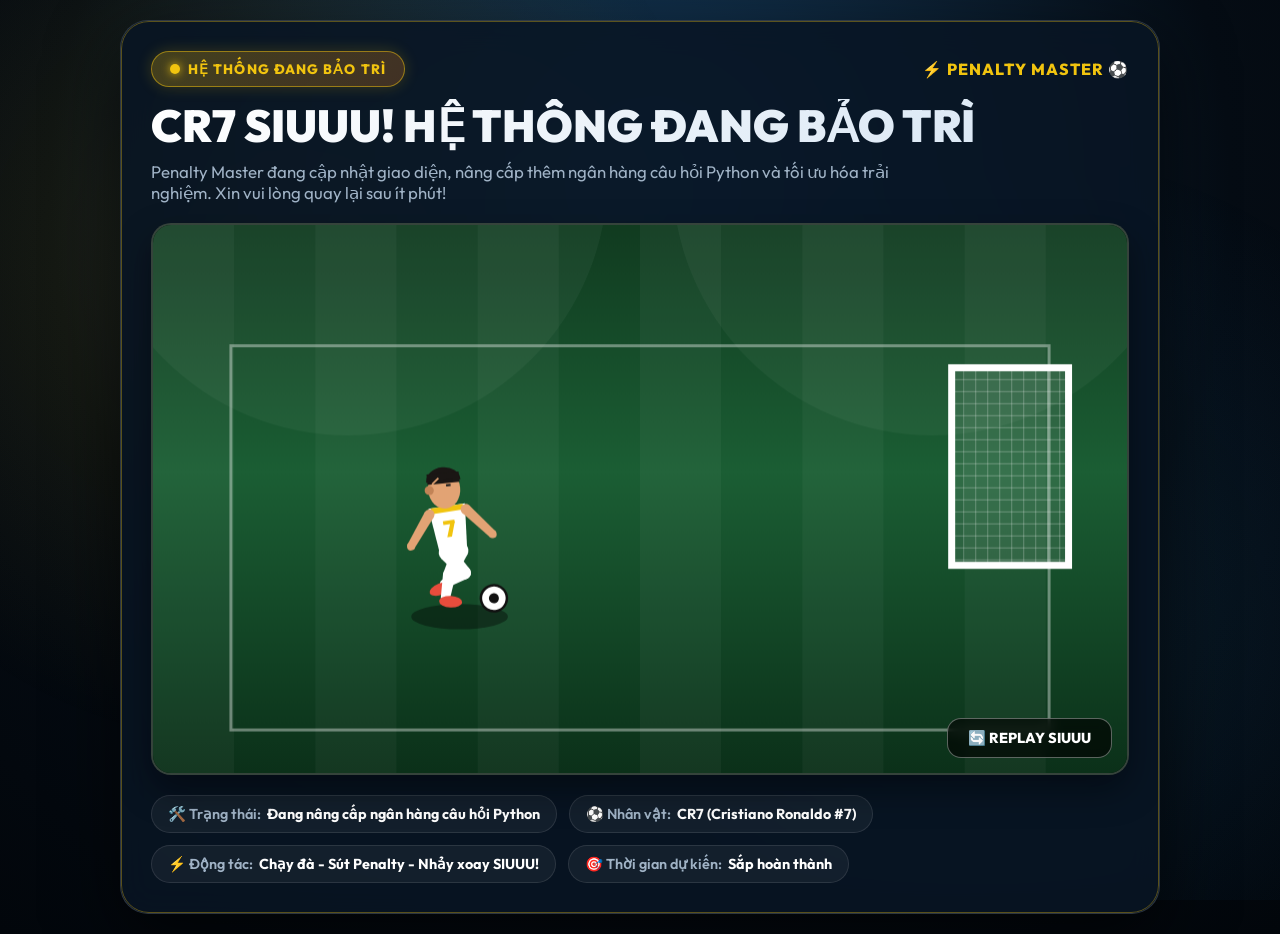
==== maintenance.html @ d50306c7 "update maintainance ui" ====
<!DOCTYPE html>
<html lang="vi">

<head>
  <meta charset="UTF-8" />
  <meta name="viewport" content="width=device-width, initial-scale=1.0" />
  <title>Penalty Master - Bảo Trì Hệ Thống (CR7 SIUUU!)</title>
  <link href="https://fonts.googleapis.com/css2?family=Outfit:wght@400;600;800;900&display=swap" rel="stylesheet">
  <style>
    :root {
      --bg-1: #050c14;
      --bg-2: #0e2438;
      --accent-gold: #f1c40f;
      --accent-red: #e74c3c;
      --accent-blue: #3498db;
      --text: #ffffff;
      --muted: #a0b3c6;
    }

    * {
      box-sizing: border-box;
    }

    body {
      margin: 0;
      font-family: 'Outfit', 'Segoe UI', sans-serif;
      color: var(--text);
      background: radial-gradient(circle at 50% 20%, #153b5c 0%, var(--bg-1) 60%, #02060b 100%);
      min-height: 100vh;
      display: grid;
      place-items: center;
      overflow-x: hidden;
    }

    body::before {
      content: '';
      position: fixed;
      inset: 0;
      background: 
        radial-gradient(circle at 20% 30%, rgba(241, 196, 15, 0.12), transparent 40%),
        radial-gradient(circle at 80% 70%, rgba(52, 152, 219, 0.12), transparent 40%);
      pointer-events: none;
    }

    .maintenance-card {
      width: min(96vw, 1040px);
      background: rgba(8, 21, 36, 0.88);
      border: 1.5px solid rgba(255, 255, 255, 0.15);
      box-shadow: 0 25px 70px rgba(0, 0, 0, 0.65);
      border-radius: 28px;
      padding: 30px;
      backdrop-filter: blur(16px);
      position: relative;
      overflow: hidden;
      margin: 20px 0;
    }

    .maintenance-card::after {
      content: '';
      position: absolute;
      inset: 0;
      border-radius: inherit;
      border: 1.5px solid rgba(241, 196, 15, 0.35);
      pointer-events: none;
    }

    .header-bar {
      display: flex;
      justify-content: space-between;
      align-items: center;
      margin-bottom: 12px;
      flex-wrap: wrap;
      gap: 10px;
    }

    .status-badge {
      display: inline-flex;
      align-items: center;
      gap: 8px;
      background: linear-gradient(135deg, rgba(241, 196, 15, 0.25), rgba(230, 126, 34, 0.25));
      color: var(--accent-gold);
      border: 1px solid rgba(241, 196, 15, 0.5);
      padding: 8px 18px;
      border-radius: 999px;
      font-weight: 800;
      letter-spacing: 0.08em;
      text-transform: uppercase;
      font-size: 0.85rem;
      box-shadow: 0 0 15px rgba(241, 196, 15, 0.2);
    }

    .status-badge .dot {
      width: 10px;
      height: 10px;
      background-color: var(--accent-gold);
      border-radius: 50%;
      box-shadow: 0 0 10px var(--accent-gold);
      animation: pulse 1.2s infinite alternate;
    }

    @keyframes pulse {
      from { opacity: 0.4; transform: scale(0.8); }
      to { opacity: 1; transform: scale(1.2); }
    }

    h1 {
      font-size: clamp(1.8rem, 3.5vw, 2.8rem);
      font-weight: 900;
      margin: 0 0 8px;
      line-height: 1.2;
      background: linear-gradient(135deg, #ffffff 0%, #d5e4f3 100%);
      -webkit-background-clip: text;
      -webkit-text-fill-color: transparent;
    }

    .subtitle {
      color: var(--muted);
      font-size: 1.05rem;
      margin: 0 0 20px;
      max-width: 780px;
    }

    .field-wrap {
      border-radius: 20px;
      overflow: hidden;
      border: 2px solid rgba(255, 255, 255, 0.18);
      background: #091a10;
      box-shadow: inset 0 0 40px rgba(0, 0, 0, 0.6), 0 15px 35px rgba(0, 0, 0, 0.4);
      position: relative;
    }

    canvas {
      display: block;
      width: 100%;
      height: auto;
      aspect-ratio: 16/9;
    }

    .controls-bar {
      position: absolute;
      bottom: 15px;
      right: 15px;
      display: flex;
      gap: 10px;
      z-index: 10;
    }

    .btn-action {
      background: rgba(0, 0, 0, 0.65);
      border: 1px solid rgba(255, 255, 255, 0.35);
      color: #fff;
      padding: 10px 20px;
      border-radius: 14px;
      font-family: inherit;
      font-weight: 800;
      font-size: 0.9rem;
      cursor: pointer;
      backdrop-filter: blur(6px);
      transition: all 0.2s ease;
      display: flex;
      align-items: center;
      gap: 8px;
    }

    .btn-action:hover {
      background: var(--accent-gold);
      color: #000;
      border-color: var(--accent-gold);
      transform: translateY(-2px);
      box-shadow: 0 5px 15px rgba(241, 196, 15, 0.4);
    }

    .info-row {
      display: flex;
      flex-wrap: wrap;
      gap: 12px;
      margin-top: 20px;
    }

    .pill {
      padding: 9px 16px;
      border-radius: 999px;
      background: rgba(255, 255, 255, 0.05);
      border: 1px solid rgba(255, 255, 255, 0.1);
      color: var(--muted);
      font-size: 0.9rem;
      font-weight: 600;
      display: flex;
      align-items: center;
      gap: 6px;
    }

    .pill strong {
      color: #fff;
    }

    @media (max-width: 700px) {
      .maintenance-card {
        padding: 20px;
      }
      .subtitle {
        font-size: 0.95rem;
      }
    }
  </style>
</head>

<body>
  <div class="maintenance-card">
    <div class="header-bar">
      <div class="status-badge">
        <span class="dot"></span>
        HỆ THỐNG ĐANG BẢO TRÌ
      </div>
      <span style="color: var(--accent-gold); font-weight: 800; letter-spacing: 1px;">⚡ PENALTY MASTER ⚽</span>
    </div>

    <h1>CR7 SIUUU! HỆ THỐNG ĐANG BẢO TRÌ</h1>
    <p class="subtitle">Penalty Master đang cập nhật giao diện, nâng cấp thêm ngân hàng câu hỏi Python và tối ưu hóa trải nghiệm. Xin vui lòng quay lại sau ít phút!</p>

    <div class="field-wrap">
      <canvas id="maintenanceCanvas" width="1200" height="675"></canvas>
      <div class="controls-bar">
        <button class="btn-action" onclick="replayAnimation()">
          🔄 REPLAY SIUUU
        </button>
      </div>
    </div>

    <div class="info-row">
      <div class="pill">🛠️ Trạng thái: <strong>Đang nâng cấp ngân hàng câu hỏi Python</strong></div>
      <div class="pill">⚽ Nhân vật: <strong>CR7 (Cristiano Ronaldo #7)</strong></div>
      <div class="pill">⚡ Động tác: <strong>Chạy đà - Sút Penalty - Nhảy xoay SIUUU!</strong></div>
      <div class="pill">🎯 Thời gian dự kiến: <strong>Sắp hoàn thành</strong></div>
    </div>
  </div>

  <audio id="siuuAudio" src="music/win.mp3"></audio>

  <script>
    const canvas = document.getElementById('maintenanceCanvas');
    const ctx = canvas.getContext('2d');
    const dpr = window.devicePixelRatio || 1;

    let cw = 1200;
    let ch = 675;

    const resize = () => {
      const rect = canvas.getBoundingClientRect();
      canvas.width = rect.width * dpr;
      canvas.height = rect.height * dpr;
      ctx.setTransform(dpr, 0, 0, dpr, 0, 0);
      cw = rect.width;
      ch = rect.height;
    };
    window.addEventListener('resize', resize);
    resize();

    // Sound effect
    const siuuAudio = document.getElementById('siuuAudio');

    // Animation state
    let animTime = 0;
    let lastTimestamp = performance.now();
    let hasPlayedAudio = false;

    // Particles & FX
    let particles = [];
    let shockwaves = [];
    let netBulge = 0;

    function addGoalParticles(x, y) {
      for (let i = 0; i < 45; i++) {
        const angle = Math.random() * Math.PI * 2;
        const speed = 3 + Math.random() * 9;
        particles.push({
          x: x,
          y: y,
          vx: Math.cos(angle) * speed,
          vy: Math.sin(angle) * speed - 2,
          color: Math.random() > 0.4 ? '#f1c40f' : '#ffffff',
          size: 3 + Math.random() * 6,
          alpha: 1,
          life: 1
        });
      }
    }

    function addLandingShockwave(x, y) {
      shockwaves.push({ x: x, y: y, radius: 10, maxRadius: 180, alpha: 1 });
      for (let i = 0; i < 60; i++) {
        const angle = Math.random() * Math.PI * 2;
        const speed = 4 + Math.random() * 12;
        particles.push({
          x: x,
          y: y,
          vx: Math.cos(angle) * speed,
          vy: Math.sin(angle) * speed * 0.4 - 1,
          color: Math.random() > 0.3 ? '#f1c40f' : '#e74c3c',
          size: 4 + Math.random() * 7,
          alpha: 1,
          life: 1
        });
      }
    }

    function replayAnimation() {
      animTime = 0;
      hasPlayedAudio = false;
      particles = [];
      shockwaves = [];
      netBulge = 0;
      if (siuuAudio) {
        siuuAudio.currentTime = 0;
        siuuAudio.play().catch(() => {});
      }
    }

    // DRAW STADIUM & FIELD
    function drawStadium() {
      // Grass gradient background
      const grad = ctx.createLinearGradient(0, 0, 0, ch);
      grad.addColorStop(0, '#113b20');
      grad.addColorStop(0.45, '#1b5e34');
      grad.addColorStop(1, '#0b3019');
      ctx.fillStyle = grad;
      ctx.fillRect(0, 0, cw, ch);

      // Stadium lights background glow
      ctx.save();
      ctx.fillStyle = 'rgba(255, 255, 255, 0.04)';
      ctx.beginPath();
      ctx.arc(cw * 0.2, -50, 260, 0, Math.PI * 2);
      ctx.arc(cw * 0.8, -50, 260, 0, Math.PI * 2);
      ctx.fill();
      ctx.restore();

      // Grass stripes
      const stripeWidth = cw / 12;
      for (let i = 0; i < 12; i++) {
        if (i % 2 === 0) {
          ctx.fillStyle = 'rgba(255, 255, 255, 0.035)';
          ctx.fillRect(i * stripeWidth, 0, stripeWidth, ch);
        }
      }

      // Field Lines
      ctx.save();
      ctx.strokeStyle = 'rgba(255, 255, 255, 0.38)';
      ctx.lineWidth = 3;

      // Penalty box
      ctx.strokeRect(cw * 0.08, ch * 0.22, cw * 0.84, ch * 0.7);

      // Goal post on the right
      const goalX = cw * 0.82;
      const goalY = ch * 0.26;
      const goalW = cw * 0.12;
      const goalH = ch * 0.36;

      // Net mesh with impact bulge deformation
      ctx.save();
      ctx.fillStyle = 'rgba(255, 255, 255, 0.09)';
      ctx.fillRect(goalX, goalY, goalW, goalH);
      ctx.strokeStyle = 'rgba(255, 255, 255, 0.22)';
      ctx.lineWidth = 1.2;

      for (let gx = goalX; gx <= goalX + goalW; gx += 12) {
        ctx.beginPath();
        const offsetX = (gx > goalX + goalW * 0.4) ? netBulge * 15 : 0;
        ctx.moveTo(gx + offsetX, goalY);
        ctx.lineTo(gx + offsetX, goalY + goalH);
        ctx.stroke();
      }
      for (let gy = goalY; gy <= goalY + goalH; gy += 12) {
        ctx.beginPath();
        ctx.moveTo(goalX, gy);
        ctx.lineTo(goalX + goalW + netBulge * 15, gy);
        ctx.stroke();
      }
      ctx.restore();

      // Goal Frame (Posts & Crossbar)
      ctx.strokeStyle = '#ffffff';
      ctx.lineWidth = 7;
      ctx.strokeRect(goalX, goalY, goalW, goalH);

      // Penalty spot dot
      ctx.fillStyle = '#ffffff';
      ctx.beginPath();
      ctx.arc(cw * 0.35, ch * 0.68, 6, 0, Math.PI * 2);
      ctx.fill();

      ctx.restore();
    }

    // REALISTIC ANATOMICAL HUMANOID CR7 RENDERER
    function drawCR7HumanoidRealistic(x, y, scale, pose, param = 0) {
      ctx.save();
      ctx.translate(x, y);
      ctx.scale(scale, scale);

      // Palette
      const skin = '#e2a374';
      const skinShadow = '#c28356';
      const hair = '#1a1614';
      const kitWhite = '#ffffff';
      const kitGold = '#f1c40f';
      const shortsColor = '#ffffff';
      const socksColor = '#ffffff';
      const bootColor = '#e74c3c'; // Red Nike boots

      // Shadow on ground
      if (pose !== 'jump') {
        ctx.fillStyle = 'rgba(0, 0, 0, 0.38)';
        ctx.beginPath();
        ctx.ellipse(0, 16, 42, 11, 0, 0, Math.PI * 2);
        ctx.fill();
      }

      // HELPER: Draw Limb Bone (Tapered segment with rounded joint)
      function drawBone(x1, y1, x2, y2, w1, w2, color) {
        ctx.save();
        ctx.fillStyle = color;
        ctx.strokeStyle = color;
        ctx.lineWidth = Math.min(w1, w2);
        ctx.lineCap = 'round';

        const angle = Math.atan2(y2 - y1, x2 - x1);
        const perp = angle + Math.PI / 2;

        ctx.beginPath();
        ctx.moveTo(x1 + Math.cos(perp) * (w1 / 2), y1 + Math.sin(perp) * (w1 / 2));
        ctx.lineTo(x2 + Math.cos(perp) * (w2 / 2), y2 + Math.sin(perp) * (w2 / 2));
        ctx.lineTo(x2 - Math.cos(perp) * (w2 / 2), y2 - Math.sin(perp) * (w2 / 2));
        ctx.lineTo(x1 - Math.cos(perp) * (w1 / 2), y1 - Math.sin(perp) * (w1 / 2));
        ctx.closePath();
        ctx.fill();

        ctx.beginPath(); ctx.arc(x1, y1, w1 / 2, 0, Math.PI * 2); ctx.fill();
        ctx.beginPath(); ctx.arc(x2, y2, w2 / 2, 0, Math.PI * 2); ctx.fill();
        ctx.restore();
      }

      // HELPER: Draw CR7 Head
      function drawHead(hx, hy, headAngle = 0, openMouth = false) {
        ctx.save();
        ctx.translate(hx, hy);
        ctx.rotate(headAngle);

        // Head Base / Jawline
        ctx.fillStyle = skin;
        ctx.beginPath();
        ctx.ellipse(0, 0, 14, 17, 0, 0, Math.PI * 2);
        ctx.fill();

        // Ear
        ctx.fillStyle = skinShadow;
        ctx.beginPath(); ctx.arc(-13, 0, 4, 0, Math.PI * 2); ctx.fill();

        // Hair (Signature CR7 Pompadour Fade)
        ctx.fillStyle = hair;
        ctx.beginPath();
        ctx.ellipse(0, -7, 15, 12, 0, Math.PI, Math.PI * 2);
        ctx.fill();
        ctx.fillRect(-14, -14, 28, 9);
        // Razor slash fade detail
        ctx.strokeStyle = '#e2a374';
        ctx.lineWidth = 1.5;
        ctx.beginPath(); ctx.moveTo(-10, -5); ctx.lineTo(-4, -10); ctx.stroke();

        // Eyes & Brows
        ctx.fillStyle = '#222';
        ctx.fillRect(2, -4, 4, 2); // Eye
        ctx.fillStyle = hair;
        ctx.fillRect(0, -8, 8, 2); // Sharp eyebrow

        // Shouting Mouth for SIUUU
        if (openMouth) {
          ctx.fillStyle = '#600';
          ctx.beginPath(); ctx.ellipse(4, 5, 5, 7, 0, 0, Math.PI * 2); ctx.fill();
          ctx.fillStyle = '#fff';
          ctx.fillRect(2, 0, 4, 2); // Teeth
        }

        ctx.restore();
      }

      // --- POSES ---

      if (pose === 'run') {
        // --- REALISTIC RUNNING CYCLING ---
        const t = animTime * 14;
        const stride = Math.sin(t);
        const bob = Math.abs(Math.sin(t * 2)) * 6; // Natural running bounce

        const bodyTilt = -0.15; // Lean forward
        ctx.translate(0, -bob);
        ctx.rotate(bodyTilt);

        // Left Leg (Back stroke)
        const lHipX = -6, lHipY = -35;
        const lKneeX = lHipX + Math.sin(-stride) * 22;
        const lKneeY = lHipY + Math.cos(-stride) * 24;
        const lAnkleX = lKneeX - Math.sin(-stride + 0.6) * 20;
        const lAnkleY = lKneeY + Math.cos(-stride + 0.6) * 20;

        drawBone(lHipX, lHipY, lKneeX, lKneeY, 14, 11, shortsColor);
        drawBone(lKneeX, lKneeY, lAnkleX, lAnkleY, 11, 8, socksColor);
        // Boot
        ctx.fillStyle = bootColor;
        ctx.beginPath(); ctx.ellipse(lAnkleX - 4, lAnkleY + 4, 10, 5, -0.2, 0, Math.PI * 2); ctx.fill();

        // Right Leg (Forward stroke)
        const rHipX = 6, rHipY = -35;
        const rKneeX = rHipX + Math.sin(stride) * 22;
        const rKneeY = rHipY + Math.cos(stride) * 24;
        const rAnkleX = rKneeX + Math.sin(stride + 0.3) * 20;
        const rAnkleY = rKneeY + Math.cos(stride + 0.3) * 20;

        drawBone(rHipX, rHipY, rKneeX, rKneeY, 14, 11, shortsColor);
        drawBone(rKneeX, rKneeY, rAnkleX, rAnkleY, 11, 8, socksColor);
        // Boot
        ctx.fillStyle = bootColor;
        ctx.beginPath(); ctx.ellipse(rAnkleX + 4, rAnkleY + 4, 10, 5, 0.2, 0, Math.PI * 2); ctx.fill();

        // Torso / Jersey
        ctx.fillStyle = kitWhite;
        ctx.beginPath();
        ctx.moveTo(-16, -75); ctx.lineTo(16, -75);
        ctx.lineTo(12, -35); ctx.lineTo(-12, -35);
        ctx.closePath(); ctx.fill();

        // Gold collar & #7
        ctx.fillStyle = kitGold;
        ctx.fillRect(-14, -75, 28, 5);
        ctx.font = '900 20px Outfit, sans-serif';
        ctx.textAlign = 'center';
        ctx.fillText('7', 0, -48);

        // Arms (Counter-swinging)
        const armSwing = Math.sin(t);
        // Left Arm (Swinging forward)
        drawBone(-16, -70, -26 + armSwing * 16, -45, 9, 7, skin);
        // Right Arm (Swinging back)
        drawBone(16, -70, 26 - armSwing * 16, -45, 9, 7, skin);

        // Head
        drawHead(0, -90, 0.05);

      } else if (pose === 'kick') {
        // --- POWERFUL PENALTY KICK FOLLOW THROUGH ---
        const kickProg = Math.min(1, param);
        const bodyTilt = 0.2; // Tilt back on powerful kick
        ctx.rotate(bodyTilt);

        // Left Leg (Plant leg - firm on ground)
        const lHipX = -8, lHipY = -35;
        const lKneeX = -18, lKneeY = -10;
        const lAnkleX = -20, lAnkleY = 15;
        drawBone(lHipX, lHipY, lKneeX, lKneeY, 14, 11, shortsColor);
        drawBone(lKneeX, lKneeY, lAnkleX, lAnkleY, 11, 8, socksColor);
        ctx.fillStyle = bootColor;
        ctx.beginPath(); ctx.ellipse(lAnkleX - 4, lAnkleY + 4, 11, 6, -0.3, 0, Math.PI * 2); ctx.fill();

        // Right Leg (Whipping Kicking Leg follow through high up)
        const rHipX = 6, rHipY = -35;
        const kickAngle = -0.4 - kickProg * 1.2; // High sweeping kick arc
        const rKneeX = rHipX + Math.cos(kickAngle) * 28;
        const rKneeY = rHipY + Math.sin(kickAngle) * 28;
        const rAnkleX = rKneeX + Math.cos(kickAngle + 0.3) * 26;
        const rAnkleY = rKneeY + Math.sin(kickAngle + 0.3) * 26;

        drawBone(rHipX, rHipY, rKneeX, rKneeY, 14, 11, shortsColor);
        drawBone(rKneeX, rKneeY, rAnkleX, rAnkleY, 11, 8, socksColor);
        ctx.fillStyle = bootColor;
        ctx.beginPath(); ctx.ellipse(rAnkleX + 6, rAnkleY, 12, 6, kickAngle, 0, Math.PI * 2); ctx.fill();

        // Torso / Jersey
        ctx.fillStyle = kitWhite;
        ctx.beginPath();
        ctx.moveTo(-16, -75); ctx.lineTo(16, -75);
        ctx.lineTo(12, -35); ctx.lineTo(-12, -35);
        ctx.closePath(); ctx.fill();

        ctx.fillStyle = kitGold;
        ctx.font = '900 20px Outfit, sans-serif';
        ctx.textAlign = 'center';
        ctx.fillText('7', 0, -48);

        // Arms extended wide for counterbalance
        drawBone(-16, -70, -42, -60, 9, 7, skin);
        drawBone(16, -70, 42, -50, 9, 7, skin);

        // Head looking at target
        drawHead(4, -90, -0.15);

      } else if (pose === 'jump') {
        // --- HIGH JUMP & MID-AIR SPIN ---
        const spinAngle = param;
        const scaleX = Math.cos(spinAngle); // 3D spin effect!

        ctx.scale(scaleX, 1);

        // Legs tucked in air
        drawBone(-10, -35, -15, -10, 13, 10, shortsColor);
        drawBone(-15, -10, -18, 12, 10, 8, socksColor);
        ctx.fillStyle = bootColor;
        ctx.beginPath(); ctx.ellipse(-18, 16, 9, 5, 0, 0, Math.PI * 2); ctx.fill();

        drawBone(10, -35, 15, -10, 13, 10, shortsColor);
        drawBone(15, -10, 18, 12, 10, 8, socksColor);
        ctx.fillStyle = bootColor;
        ctx.beginPath(); ctx.ellipse(18, 16, 9, 5, 0, 0, Math.PI * 2); ctx.fill();

        // Torso
        ctx.fillStyle = kitWhite;
        ctx.fillRect(-16, -75, 32, 42);
        ctx.fillStyle = kitGold;
        ctx.font = '900 20px Outfit, sans-serif';
        ctx.textAlign = 'center';
        ctx.fillText('7', 0, -50);

        // Arms raised overhead ready to swing down
        drawBone(-16, -70, -28, -105, 9, 7, skin);
        drawBone(16, -70, 28, -105, 9, 7, skin);

        // Head
        drawHead(0, -92, 0);

      } else if (pose === 'siuu') {
        // --- THE ICONIC SIUUU LANDING STANCE ---
        // Stance wide, knees bent low into power pose
        const lHipX = -10, lHipY = -35;
        const lKneeX = -28, lKneeY = -12;
        const lAnkleX = -32, lAnkleY = 16;

        drawBone(lHipX, lHipY, lKneeX, lKneeY, 15, 12, shortsColor);
        drawBone(lKneeX, lKneeY, lAnkleX, lAnkleY, 12, 9, socksColor);
        ctx.fillStyle = bootColor;
        ctx.beginPath(); ctx.ellipse(lAnkleX - 6, lAnkleY + 3, 14, 7, -0.2, 0, Math.PI * 2); ctx.fill();

        const rHipX = 10, rHipY = -35;
        const rKneeX = 28, rKneeY = -12;
        const rAnkleX = 32, rAnkleY = 16;

        drawBone(rHipX, rHipY, rKneeX, rKneeY, 15, 12, shortsColor);
        drawBone(rKneeX, rKneeY, rAnkleX, rAnkleY, 12, 9, socksColor);
        ctx.fillStyle = bootColor;
        ctx.beginPath(); ctx.ellipse(rAnkleX + 6, rAnkleY + 3, 14, 7, 0.2, 0, Math.PI * 2); ctx.fill();

        // Shorts
        ctx.fillStyle = shortsColor;
        ctx.fillRect(-22, -42, 44, 20);

        // Torso (Arched chest, powerful muscles, gold #7)
        ctx.fillStyle = kitWhite;
        ctx.beginPath();
        ctx.moveTo(-18, -82); ctx.lineTo(18, -82);
        ctx.lineTo(14, -38); ctx.lineTo(-14, -38);
        ctx.closePath(); ctx.fill();

        ctx.fillStyle = kitGold;
        ctx.font = '900 22px Outfit, sans-serif';
        ctx.textAlign = 'center';
        ctx.fillText('7', 0, -52);

        // Arms thrown wide backwards & downwards (Signature SIUUU pose!)
        drawBone(-16, -76, -50, -32, 10, 8, skin);
        drawBone(16, -76, 50, -32, 10, 8, skin);

        // Clenched fists
        ctx.fillStyle = skin;
        ctx.beginPath(); ctx.arc(-52, -30, 6, 0, Math.PI * 2); ctx.fill();
        ctx.beginPath(); ctx.arc(52, -30, 6, 0, Math.PI * 2); ctx.fill();

        // Head thrown back shouting SIUUU!
        drawHead(0, -98, -0.12, true);
      }

      ctx.restore();
    }

    // MAIN ANIMATION LOOP
    function animate(now) {
      const delta = (now - lastTimestamp) / 1000;
      lastTimestamp = now;

      animTime += delta;
      const cycle = animTime % 9; // 9-second loop cycle

      drawStadium();

      // Update & Draw Shockwaves
      for (let i = shockwaves.length - 1; i >= 0; i--) {
        const sw = shockwaves[i];
        sw.radius += delta * 340;
        sw.alpha -= delta * 1.4;
        if (sw.alpha <= 0) {
          shockwaves.splice(i, 1);
          continue;
        }
        ctx.save();
        ctx.strokeStyle = `rgba(241, 196, 15, ${sw.alpha})`;
        ctx.lineWidth = 6;
        ctx.beginPath();
        ctx.ellipse(sw.x, sw.y, sw.radius, sw.radius * 0.35, 0, 0, Math.PI * 2);
        ctx.stroke();
        ctx.restore();
      }

      // Update & Draw Particles
      for (let i = particles.length - 1; i >= 0; i--) {
        const p = particles[i];
        p.x += p.vx;
        p.y += p.vy;
        p.vy += 0.22; // Gravity
        p.alpha -= delta * 1.1;
        if (p.alpha <= 0) {
          particles.splice(i, 1);
          continue;
        }
        ctx.save();
        ctx.globalAlpha = Math.max(0, p.alpha);
        ctx.fillStyle = p.color;
        ctx.beginPath();
        ctx.arc(p.x, p.y, p.size, 0, Math.PI * 2);
        ctx.fill();
        ctx.restore();
      }

      // Net Bulge recovery
      if (netBulge > 0) {
        netBulge = Math.max(0, netBulge - delta * 2);
      }

      // --- ANIMATION TIMELINE STAGES ---

      if (cycle < 2.2) {
        // STAGE 1: RUN UP & POWERFUL PENALTY KICK
        const progress = cycle / 2.2;
        const cr7X = cw * 0.14 + progress * (cw * 0.22);
        const cr7Y = ch * 0.68;

        let ballX = cw * 0.35;
        let ballY = ch * 0.68;
        let ballRot = cycle * 12;

        if (progress < 0.82) {
          drawCR7HumanoidRealistic(cr7X, cr7Y, 1.15, 'run');
        } else {
          // Kick phase
          const kickProg = (progress - 0.82) / 0.18;
          drawCR7HumanoidRealistic(cr7X + 12, cr7Y, 1.15, 'kick', kickProg);

          // Ball rocket shot towards goal top corner!
          const ballFlyProg = kickProg;
          ballX = cw * 0.35 + ballFlyProg * (cw * 0.49);
          ballY = ch * 0.68 - ballFlyProg * (ch * 0.35);
          ballRot = cycle * 35;

          if (ballFlyProg >= 0.9 && particles.length === 0) {
            netBulge = 1;
            addGoalParticles(cw * 0.84, ch * 0.33);
          }
        }

        // Draw Ball & Speed Motion Trail
        ctx.save();
        if (progress >= 0.82) {
          ctx.strokeStyle = 'rgba(255, 255, 255, 0.4)';
          ctx.lineWidth = 14;
          ctx.lineCap = 'round';
          ctx.beginPath();
          ctx.moveTo(cw * 0.35, ch * 0.68);
          ctx.lineTo(ballX, ballY);
          ctx.stroke();
        }

        ctx.translate(ballX, ballY);
        ctx.rotate(ballRot);
        ctx.fillStyle = '#ffffff';
        ctx.beginPath(); ctx.arc(0, 0, 13, 0, Math.PI * 2); ctx.fill();
        ctx.strokeStyle = '#111111'; ctx.lineWidth = 2.5; ctx.stroke();
        // Ball Pentagon Pattern
        ctx.fillStyle = '#111111';
        ctx.beginPath(); ctx.arc(0, 0, 5, 0, Math.PI * 2); ctx.fill();
        ctx.restore();

      } else if (cycle < 4.0) {
        // STAGE 2: RUN TO CENTER & JUMP 360 SPIN
        const stageProgress = (cycle - 2.2) / 1.8;
        const cr7X = cw * 0.36 + stageProgress * (cw * 0.14);

        if (stageProgress < 0.28) {
          drawCR7HumanoidRealistic(cr7X, ch * 0.68, 1.22, 'run');
        } else {
          const jumpProg = (stageProgress - 0.28) / 0.72;
          const jumpY = ch * 0.68 - Math.sin(jumpProg * Math.PI) * 170;
          const spinAngle = jumpProg * Math.PI * 2; // Full 360 mid-air spin!

          drawCR7HumanoidRealistic(cr7X, jumpY, 1.28, 'jump', spinAngle);

          // Landing moment shockwave & audio
          if (jumpProg >= 0.94 && shockwaves.length === 0) {
            addLandingShockwave(cw * 0.5, ch * 0.68);
            if (!hasPlayedAudio) {
              hasPlayedAudio = true;
              if (siuuAudio) {
                siuuAudio.currentTime = 0;
                siuuAudio.play().catch(() => {});
              }
            }
          }
        }

      } else {
        // STAGE 3: ICONIC SIUUU STANCE & REVEAL "BẢO TRÌ" BANNER
        const cr7X = cw * 0.5;
        const cr7Y = ch * 0.68;

        if (shockwaves.length === 0 && cycle < 4.4) {
          addLandingShockwave(cr7X, cr7Y);
        }

        drawCR7HumanoidRealistic(cr7X, cr7Y, 1.35, 'siuu');

        // GOLDEN "SIUUU!" BURST TEXT ABOVE CR7
        ctx.save();
        ctx.textAlign = 'center';
        ctx.font = '900 68px Outfit, sans-serif';

        ctx.shadowColor = '#f1c40f';
        ctx.shadowBlur = 30;
        ctx.fillStyle = '#ffffff';
        ctx.strokeStyle = '#f1c40f';
        ctx.lineWidth = 4;
        ctx.strokeText('SIUUU! ⚽', cr7X, ch * 0.3);
        ctx.fillText('SIUUU! ⚽', cr7X, ch * 0.3);
        ctx.restore();

        // BANNER "BẢO TRÌ HỆ THỐNG" SIGN
        const bannerProg = Math.min(1, (cycle - 4.0) / 0.7);
        const bannerY = -120 + bannerProg * (ch * 0.17 + 120);

        ctx.save();
        ctx.translate(cw * 0.5, bannerY);

        ctx.fillStyle = 'rgba(7, 19, 31, 0.94)';
        ctx.strokeStyle = '#f1c40f';
        ctx.lineWidth = 4.5;
        ctx.shadowColor = 'rgba(241, 196, 15, 0.55)';
        ctx.shadowBlur = 35;

        ctx.beginPath();
        ctx.roundRect(-250, -45, 500, 90, 22);
        ctx.fill();
        ctx.stroke();

        ctx.shadowBlur = 0;
        ctx.fillStyle = '#e74c3c';
        ctx.font = '900 38px Outfit, sans-serif';
        ctx.textAlign = 'center';
        ctx.fillText('🛠️ BẢO TRÌ HỆ THỐNG', 0, 0);

        ctx.fillStyle = '#f1c40f';
        ctx.font = '700 16px Outfit, sans-serif';
        ctx.fillText('PENALTY MASTER SẮP QUAY TRỞ LẠI!', 0, 26);

        ctx.restore();
      }

      requestAnimationFrame(animate);
    }

    requestAnimationFrame(animate);
  </script>
</body>

</html>
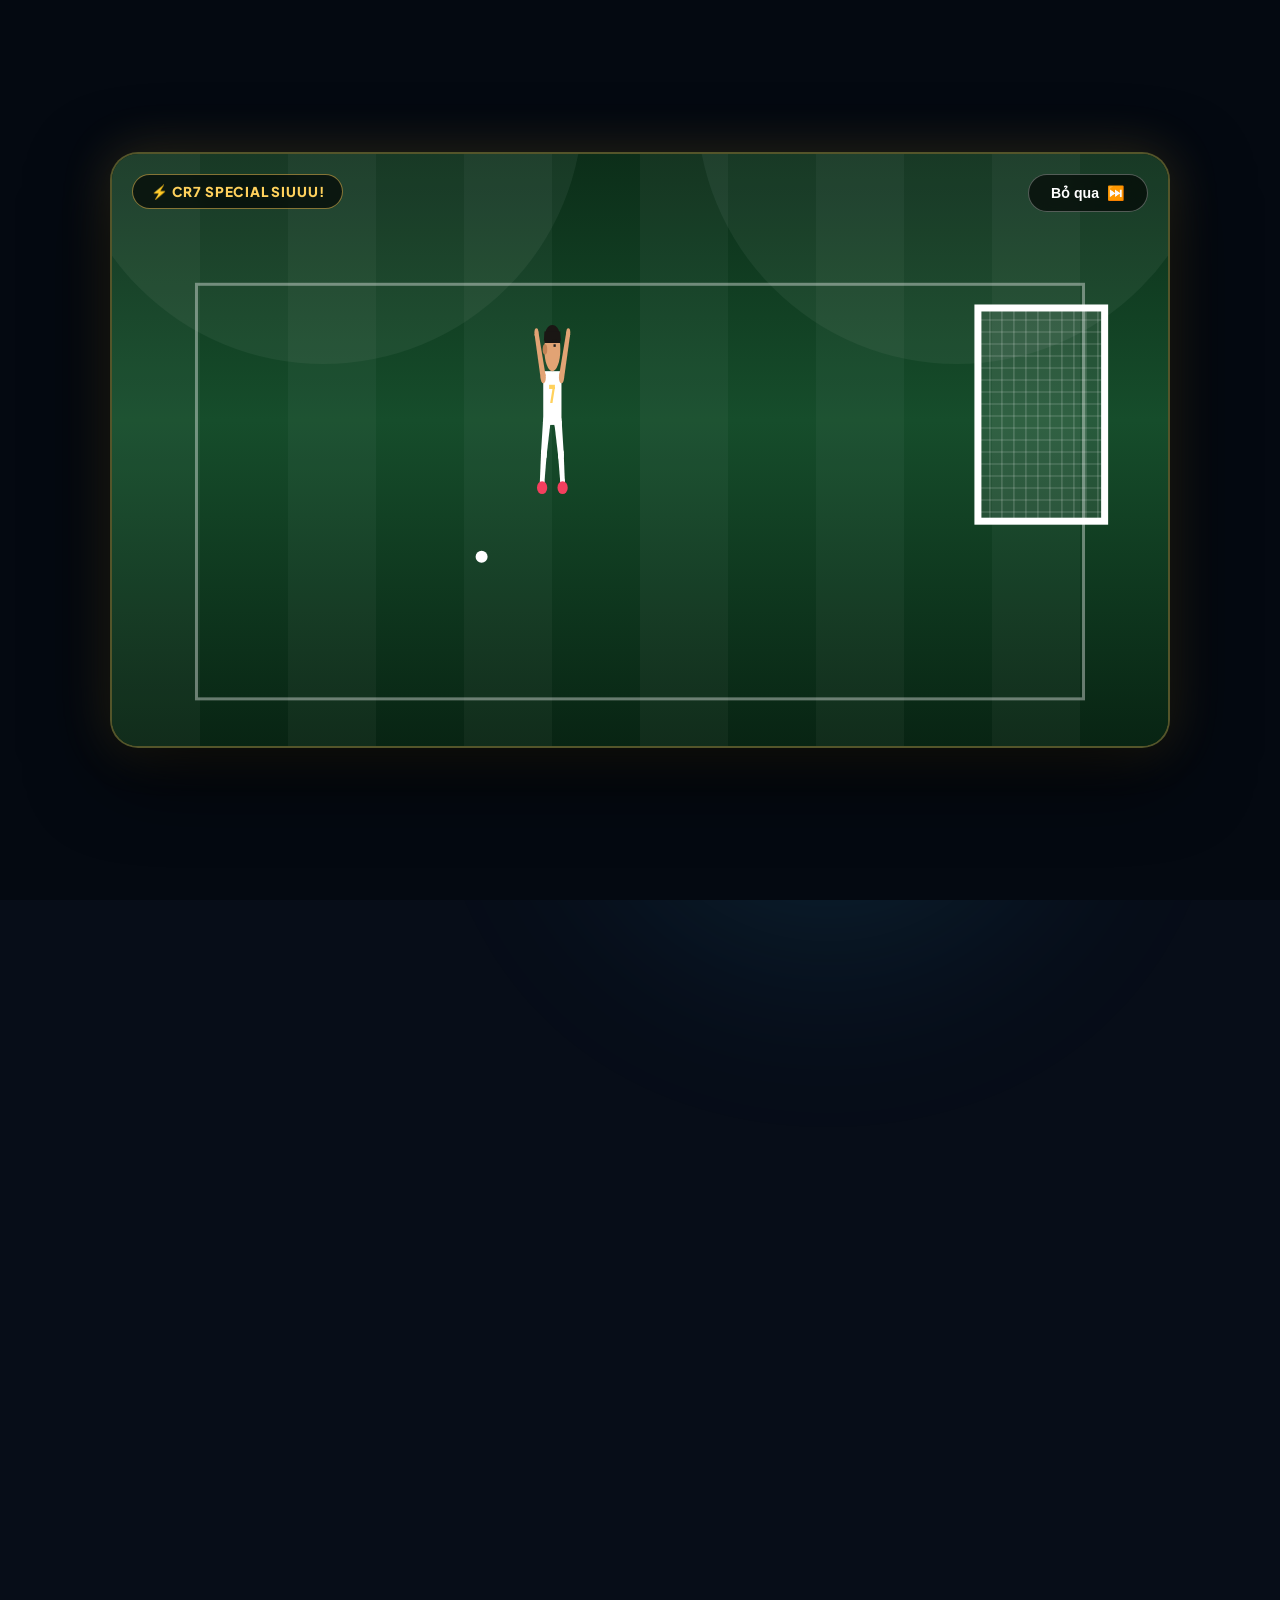
==== commit 86b9e3e8: "closed display. cnet 20th september" ====
--- a/maintenance.html
+++ b/maintenance.html
@@ -1,880 +1,14 @@
 <!DOCTYPE html>
 <html lang="vi">
-
 <head>
   <meta charset="UTF-8" />
-  <meta name="viewport" content="width=device-width, initial-scale=1.0" />
-  <title>Penalty Master - Bảo Trì Hệ Thống (CR7 SIUUU!)</title>
-  <link href="https://fonts.googleapis.com/css2?family=Outfit:wght@400;600;800;900&display=swap" rel="stylesheet">
-  <style>
-    :root {
-      --bg-1: #050c14;
-      --bg-2: #0e2438;
-      --accent-gold: #f1c40f;
-      --accent-red: #e74c3c;
-      --accent-blue: #3498db;
-      --text: #ffffff;
-      --muted: #a0b3c6;
-    }
-
-    * {
-      box-sizing: border-box;
-    }
-
-    body {
-      margin: 0;
-      font-family: 'Outfit', 'Segoe UI', sans-serif;
-      color: var(--text);
-      background: radial-gradient(circle at 50% 20%, #153b5c 0%, var(--bg-1) 60%, #02060b 100%);
-      min-height: 100vh;
-      display: grid;
-      place-items: center;
-      overflow-x: hidden;
-    }
-
-    body::before {
-      content: '';
-      position: fixed;
-      inset: 0;
-      background: 
-        radial-gradient(circle at 20% 30%, rgba(241, 196, 15, 0.12), transparent 40%),
-        radial-gradient(circle at 80% 70%, rgba(52, 152, 219, 0.12), transparent 40%);
-      pointer-events: none;
-    }
-
-    .maintenance-card {
-      width: min(96vw, 1040px);
-      background: rgba(8, 21, 36, 0.88);
-      border: 1.5px solid rgba(255, 255, 255, 0.15);
-      box-shadow: 0 25px 70px rgba(0, 0, 0, 0.65);
-      border-radius: 28px;
-      padding: 30px;
-      backdrop-filter: blur(16px);
-      position: relative;
-      overflow: hidden;
-      margin: 20px 0;
-    }
-
-    .maintenance-card::after {
-      content: '';
-      position: absolute;
-      inset: 0;
-      border-radius: inherit;
-      border: 1.5px solid rgba(241, 196, 15, 0.35);
-      pointer-events: none;
-    }
-
-    .header-bar {
-      display: flex;
-      justify-content: space-between;
-      align-items: center;
-      margin-bottom: 12px;
-      flex-wrap: wrap;
-      gap: 10px;
-    }
-
-    .status-badge {
-      display: inline-flex;
-      align-items: center;
-      gap: 8px;
-      background: linear-gradient(135deg, rgba(241, 196, 15, 0.25), rgba(230, 126, 34, 0.25));
-      color: var(--accent-gold);
-      border: 1px solid rgba(241, 196, 15, 0.5);
-      padding: 8px 18px;
-      border-radius: 999px;
-      font-weight: 800;
-      letter-spacing: 0.08em;
-      text-transform: uppercase;
-      font-size: 0.85rem;
-      box-shadow: 0 0 15px rgba(241, 196, 15, 0.2);
-    }
-
-    .status-badge .dot {
-      width: 10px;
-      height: 10px;
-      background-color: var(--accent-gold);
-      border-radius: 50%;
-      box-shadow: 0 0 10px var(--accent-gold);
-      animation: pulse 1.2s infinite alternate;
-    }
-
-    @keyframes pulse {
-      from { opacity: 0.4; transform: scale(0.8); }
-      to { opacity: 1; transform: scale(1.2); }
-    }
-
-    h1 {
-      font-size: clamp(1.8rem, 3.5vw, 2.8rem);
-      font-weight: 900;
-      margin: 0 0 8px;
-      line-height: 1.2;
-      background: linear-gradient(135deg, #ffffff 0%, #d5e4f3 100%);
-      -webkit-background-clip: text;
-      -webkit-text-fill-color: transparent;
-    }
-
-    .subtitle {
-      color: var(--muted);
-      font-size: 1.05rem;
-      margin: 0 0 20px;
-      max-width: 780px;
-    }
-
-    .field-wrap {
-      border-radius: 20px;
-      overflow: hidden;
-      border: 2px solid rgba(255, 255, 255, 0.18);
-      background: #091a10;
-      box-shadow: inset 0 0 40px rgba(0, 0, 0, 0.6), 0 15px 35px rgba(0, 0, 0, 0.4);
-      position: relative;
-    }
-
-    canvas {
-      display: block;
-      width: 100%;
-      height: auto;
-      aspect-ratio: 16/9;
-    }
-
-    .controls-bar {
-      position: absolute;
-      bottom: 15px;
-      right: 15px;
-      display: flex;
-      gap: 10px;
-      z-index: 10;
-    }
-
-    .btn-action {
-      background: rgba(0, 0, 0, 0.65);
-      border: 1px solid rgba(255, 255, 255, 0.35);
-      color: #fff;
-      padding: 10px 20px;
-      border-radius: 14px;
-      font-family: inherit;
-      font-weight: 800;
-      font-size: 0.9rem;
-      cursor: pointer;
-      backdrop-filter: blur(6px);
-      transition: all 0.2s ease;
-      display: flex;
-      align-items: center;
-      gap: 8px;
-    }
-
-    .btn-action:hover {
-      background: var(--accent-gold);
-      color: #000;
-      border-color: var(--accent-gold);
-      transform: translateY(-2px);
-      box-shadow: 0 5px 15px rgba(241, 196, 15, 0.4);
-    }
-
-    .info-row {
-      display: flex;
-      flex-wrap: wrap;
-      gap: 12px;
-      margin-top: 20px;
-    }
-
-    .pill {
-      padding: 9px 16px;
-      border-radius: 999px;
-      background: rgba(255, 255, 255, 0.05);
-      border: 1px solid rgba(255, 255, 255, 0.1);
-      color: var(--muted);
-      font-size: 0.9rem;
-      font-weight: 600;
-      display: flex;
-      align-items: center;
-      gap: 6px;
-    }
-
-    .pill strong {
-      color: #fff;
-    }
-
-    @media (max-width: 700px) {
-      .maintenance-card {
-        padding: 20px;
-      }
-      .subtitle {
-        font-size: 0.95rem;
-      }
-    }
-  </style>
+  <meta http-equiv="refresh" content="0; url=index.html" />
+  <title>Game Đã Chính Thức Đóng Cửa</title>
+  <script>
+    window.location.replace('index.html');
+  </script>
 </head>
-
-<body>
-  <div class="maintenance-card">
-    <div class="header-bar">
-      <div class="status-badge">
-        <span class="dot"></span>
-        HỆ THỐNG ĐANG BẢO TRÌ
-      </div>
-      <span style="color: var(--accent-gold); font-weight: 800; letter-spacing: 1px;">⚡ PENALTY MASTER ⚽</span>
-    </div>
-
-    <h1>CR7 SIUUU! HỆ THỐNG ĐANG BẢO TRÌ</h1>
-    <p class="subtitle">Penalty Master đang cập nhật giao diện, nâng cấp thêm ngân hàng câu hỏi Python và tối ưu hóa trải nghiệm. Xin vui lòng quay lại sau ít phút!</p>
-
-    <div class="field-wrap">
-      <canvas id="maintenanceCanvas" width="1200" height="675"></canvas>
-      <div class="controls-bar">
-        <button class="btn-action" onclick="replayAnimation()">
-          🔄 REPLAY SIUUU
-        </button>
-      </div>
-    </div>
-
-    <div class="info-row">
-      <div class="pill">🛠️ Trạng thái: <strong>Đang nâng cấp ngân hàng câu hỏi Python</strong></div>
-      <div class="pill">⚽ Nhân vật: <strong>CR7 (Cristiano Ronaldo #7)</strong></div>
-      <div class="pill">⚡ Động tác: <strong>Chạy đà - Sút Penalty - Nhảy xoay SIUUU!</strong></div>
-      <div class="pill">🎯 Thời gian dự kiến: <strong>Sắp hoàn thành</strong></div>
-    </div>
-  </div>
-
-  <audio id="siuuAudio" src="music/win.mp3"></audio>
-
-  <script>
-    const canvas = document.getElementById('maintenanceCanvas');
-    const ctx = canvas.getContext('2d');
-    const dpr = window.devicePixelRatio || 1;
-
-    let cw = 1200;
-    let ch = 675;
-
-    const resize = () => {
-      const rect = canvas.getBoundingClientRect();
-      canvas.width = rect.width * dpr;
-      canvas.height = rect.height * dpr;
-      ctx.setTransform(dpr, 0, 0, dpr, 0, 0);
-      cw = rect.width;
-      ch = rect.height;
-    };
-    window.addEventListener('resize', resize);
-    resize();
-
-    // Sound effect
-    const siuuAudio = document.getElementById('siuuAudio');
-
-    // Animation state
-    let animTime = 0;
-    let lastTimestamp = performance.now();
-    let hasPlayedAudio = false;
-
-    // Particles & FX
-    let particles = [];
-    let shockwaves = [];
-    let netBulge = 0;
-
-    function addGoalParticles(x, y) {
-      for (let i = 0; i < 45; i++) {
-        const angle = Math.random() * Math.PI * 2;
-        const speed = 3 + Math.random() * 9;
-        particles.push({
-          x: x,
-          y: y,
-          vx: Math.cos(angle) * speed,
-          vy: Math.sin(angle) * speed - 2,
-          color: Math.random() > 0.4 ? '#f1c40f' : '#ffffff',
-          size: 3 + Math.random() * 6,
-          alpha: 1,
-          life: 1
-        });
-      }
-    }
-
-    function addLandingShockwave(x, y) {
-      shockwaves.push({ x: x, y: y, radius: 10, maxRadius: 180, alpha: 1 });
-      for (let i = 0; i < 60; i++) {
-        const angle = Math.random() * Math.PI * 2;
-        const speed = 4 + Math.random() * 12;
-        particles.push({
-          x: x,
-          y: y,
-          vx: Math.cos(angle) * speed,
-          vy: Math.sin(angle) * speed * 0.4 - 1,
-          color: Math.random() > 0.3 ? '#f1c40f' : '#e74c3c',
-          size: 4 + Math.random() * 7,
-          alpha: 1,
-          life: 1
-        });
-      }
-    }
-
-    function replayAnimation() {
-      animTime = 0;
-      hasPlayedAudio = false;
-      particles = [];
-      shockwaves = [];
-      netBulge = 0;
-      if (siuuAudio) {
-        siuuAudio.currentTime = 0;
-        siuuAudio.play().catch(() => {});
-      }
-    }
-
-    // DRAW STADIUM & FIELD
-    function drawStadium() {
-      // Grass gradient background
-      const grad = ctx.createLinearGradient(0, 0, 0, ch);
-      grad.addColorStop(0, '#113b20');
-      grad.addColorStop(0.45, '#1b5e34');
-      grad.addColorStop(1, '#0b3019');
-      ctx.fillStyle = grad;
-      ctx.fillRect(0, 0, cw, ch);
-
-      // Stadium lights background glow
-      ctx.save();
-      ctx.fillStyle = 'rgba(255, 255, 255, 0.04)';
-      ctx.beginPath();
-      ctx.arc(cw * 0.2, -50, 260, 0, Math.PI * 2);
-      ctx.arc(cw * 0.8, -50, 260, 0, Math.PI * 2);
-      ctx.fill();
-      ctx.restore();
-
-      // Grass stripes
-      const stripeWidth = cw / 12;
-      for (let i = 0; i < 12; i++) {
-        if (i % 2 === 0) {
-          ctx.fillStyle = 'rgba(255, 255, 255, 0.035)';
-          ctx.fillRect(i * stripeWidth, 0, stripeWidth, ch);
-        }
-      }
-
-      // Field Lines
-      ctx.save();
-      ctx.strokeStyle = 'rgba(255, 255, 255, 0.38)';
-      ctx.lineWidth = 3;
-
-      // Penalty box
-      ctx.strokeRect(cw * 0.08, ch * 0.22, cw * 0.84, ch * 0.7);
-
-      // Goal post on the right
-      const goalX = cw * 0.82;
-      const goalY = ch * 0.26;
-      const goalW = cw * 0.12;
-      const goalH = ch * 0.36;
-
-      // Net mesh with impact bulge deformation
-      ctx.save();
-      ctx.fillStyle = 'rgba(255, 255, 255, 0.09)';
-      ctx.fillRect(goalX, goalY, goalW, goalH);
-      ctx.strokeStyle = 'rgba(255, 255, 255, 0.22)';
-      ctx.lineWidth = 1.2;
-
-      for (let gx = goalX; gx <= goalX + goalW; gx += 12) {
-        ctx.beginPath();
-        const offsetX = (gx > goalX + goalW * 0.4) ? netBulge * 15 : 0;
-        ctx.moveTo(gx + offsetX, goalY);
-        ctx.lineTo(gx + offsetX, goalY + goalH);
-        ctx.stroke();
-      }
-      for (let gy = goalY; gy <= goalY + goalH; gy += 12) {
-        ctx.beginPath();
-        ctx.moveTo(goalX, gy);
-        ctx.lineTo(goalX + goalW + netBulge * 15, gy);
-        ctx.stroke();
-      }
-      ctx.restore();
-
-      // Goal Frame (Posts & Crossbar)
-      ctx.strokeStyle = '#ffffff';
-      ctx.lineWidth = 7;
-      ctx.strokeRect(goalX, goalY, goalW, goalH);
-
-      // Penalty spot dot
-      ctx.fillStyle = '#ffffff';
-      ctx.beginPath();
-      ctx.arc(cw * 0.35, ch * 0.68, 6, 0, Math.PI * 2);
-      ctx.fill();
-
-      ctx.restore();
-    }
-
-    // REALISTIC ANATOMICAL HUMANOID CR7 RENDERER
-    function drawCR7HumanoidRealistic(x, y, scale, pose, param = 0) {
-      ctx.save();
-      ctx.translate(x, y);
-      ctx.scale(scale, scale);
-
-      // Palette
-      const skin = '#e2a374';
-      const skinShadow = '#c28356';
-      const hair = '#1a1614';
-      const kitWhite = '#ffffff';
-      const kitGold = '#f1c40f';
-      const shortsColor = '#ffffff';
-      const socksColor = '#ffffff';
-      const bootColor = '#e74c3c'; // Red Nike boots
-
-      // Shadow on ground
-      if (pose !== 'jump') {
-        ctx.fillStyle = 'rgba(0, 0, 0, 0.38)';
-        ctx.beginPath();
-        ctx.ellipse(0, 16, 42, 11, 0, 0, Math.PI * 2);
-        ctx.fill();
-      }
-
-      // HELPER: Draw Limb Bone (Tapered segment with rounded joint)
-      function drawBone(x1, y1, x2, y2, w1, w2, color) {
-        ctx.save();
-        ctx.fillStyle = color;
-        ctx.strokeStyle = color;
-        ctx.lineWidth = Math.min(w1, w2);
-        ctx.lineCap = 'round';
-
-        const angle = Math.atan2(y2 - y1, x2 - x1);
-        const perp = angle + Math.PI / 2;
-
-        ctx.beginPath();
-        ctx.moveTo(x1 + Math.cos(perp) * (w1 / 2), y1 + Math.sin(perp) * (w1 / 2));
-        ctx.lineTo(x2 + Math.cos(perp) * (w2 / 2), y2 + Math.sin(perp) * (w2 / 2));
-        ctx.lineTo(x2 - Math.cos(perp) * (w2 / 2), y2 - Math.sin(perp) * (w2 / 2));
-        ctx.lineTo(x1 - Math.cos(perp) * (w1 / 2), y1 - Math.sin(perp) * (w1 / 2));
-        ctx.closePath();
-        ctx.fill();
-
-        ctx.beginPath(); ctx.arc(x1, y1, w1 / 2, 0, Math.PI * 2); ctx.fill();
-        ctx.beginPath(); ctx.arc(x2, y2, w2 / 2, 0, Math.PI * 2); ctx.fill();
-        ctx.restore();
-      }
-
-      // HELPER: Draw CR7 Head
-      function drawHead(hx, hy, headAngle = 0, openMouth = false) {
-        ctx.save();
-        ctx.translate(hx, hy);
-        ctx.rotate(headAngle);
-
-        // Head Base / Jawline
-        ctx.fillStyle = skin;
-        ctx.beginPath();
-        ctx.ellipse(0, 0, 14, 17, 0, 0, Math.PI * 2);
-        ctx.fill();
-
-        // Ear
-        ctx.fillStyle = skinShadow;
-        ctx.beginPath(); ctx.arc(-13, 0, 4, 0, Math.PI * 2); ctx.fill();
-
-        // Hair (Signature CR7 Pompadour Fade)
-        ctx.fillStyle = hair;
-        ctx.beginPath();
-        ctx.ellipse(0, -7, 15, 12, 0, Math.PI, Math.PI * 2);
-        ctx.fill();
-        ctx.fillRect(-14, -14, 28, 9);
-        // Razor slash fade detail
-        ctx.strokeStyle = '#e2a374';
-        ctx.lineWidth = 1.5;
-        ctx.beginPath(); ctx.moveTo(-10, -5); ctx.lineTo(-4, -10); ctx.stroke();
-
-        // Eyes & Brows
-        ctx.fillStyle = '#222';
-        ctx.fillRect(2, -4, 4, 2); // Eye
-        ctx.fillStyle = hair;
-        ctx.fillRect(0, -8, 8, 2); // Sharp eyebrow
-
-        // Shouting Mouth for SIUUU
-        if (openMouth) {
-          ctx.fillStyle = '#600';
-          ctx.beginPath(); ctx.ellipse(4, 5, 5, 7, 0, 0, Math.PI * 2); ctx.fill();
-          ctx.fillStyle = '#fff';
-          ctx.fillRect(2, 0, 4, 2); // Teeth
-        }
-
-        ctx.restore();
-      }
-
-      // --- POSES ---
-
-      if (pose === 'run') {
-        // --- REALISTIC RUNNING CYCLING ---
-        const t = animTime * 14;
-        const stride = Math.sin(t);
-        const bob = Math.abs(Math.sin(t * 2)) * 6; // Natural running bounce
-
-        const bodyTilt = -0.15; // Lean forward
-        ctx.translate(0, -bob);
-        ctx.rotate(bodyTilt);
-
-        // Left Leg (Back stroke)
-        const lHipX = -6, lHipY = -35;
-        const lKneeX = lHipX + Math.sin(-stride) * 22;
-        const lKneeY = lHipY + Math.cos(-stride) * 24;
-        const lAnkleX = lKneeX - Math.sin(-stride + 0.6) * 20;
-        const lAnkleY = lKneeY + Math.cos(-stride + 0.6) * 20;
-
-        drawBone(lHipX, lHipY, lKneeX, lKneeY, 14, 11, shortsColor);
-        drawBone(lKneeX, lKneeY, lAnkleX, lAnkleY, 11, 8, socksColor);
-        // Boot
-        ctx.fillStyle = bootColor;
-        ctx.beginPath(); ctx.ellipse(lAnkleX - 4, lAnkleY + 4, 10, 5, -0.2, 0, Math.PI * 2); ctx.fill();
-
-        // Right Leg (Forward stroke)
-        const rHipX = 6, rHipY = -35;
-        const rKneeX = rHipX + Math.sin(stride) * 22;
-        const rKneeY = rHipY + Math.cos(stride) * 24;
-        const rAnkleX = rKneeX + Math.sin(stride + 0.3) * 20;
-        const rAnkleY = rKneeY + Math.cos(stride + 0.3) * 20;
-
-        drawBone(rHipX, rHipY, rKneeX, rKneeY, 14, 11, shortsColor);
-        drawBone(rKneeX, rKneeY, rAnkleX, rAnkleY, 11, 8, socksColor);
-        // Boot
-        ctx.fillStyle = bootColor;
-        ctx.beginPath(); ctx.ellipse(rAnkleX + 4, rAnkleY + 4, 10, 5, 0.2, 0, Math.PI * 2); ctx.fill();
-
-        // Torso / Jersey
-        ctx.fillStyle = kitWhite;
-        ctx.beginPath();
-        ctx.moveTo(-16, -75); ctx.lineTo(16, -75);
-        ctx.lineTo(12, -35); ctx.lineTo(-12, -35);
-        ctx.closePath(); ctx.fill();
-
-        // Gold collar & #7
-        ctx.fillStyle = kitGold;
-        ctx.fillRect(-14, -75, 28, 5);
-        ctx.font = '900 20px Outfit, sans-serif';
-        ctx.textAlign = 'center';
-        ctx.fillText('7', 0, -48);
-
-        // Arms (Counter-swinging)
-        const armSwing = Math.sin(t);
-        // Left Arm (Swinging forward)
-        drawBone(-16, -70, -26 + armSwing * 16, -45, 9, 7, skin);
-        // Right Arm (Swinging back)
-        drawBone(16, -70, 26 - armSwing * 16, -45, 9, 7, skin);
-
-        // Head
-        drawHead(0, -90, 0.05);
-
-      } else if (pose === 'kick') {
-        // --- POWERFUL PENALTY KICK FOLLOW THROUGH ---
-        const kickProg = Math.min(1, param);
-        const bodyTilt = 0.2; // Tilt back on powerful kick
-        ctx.rotate(bodyTilt);
-
-        // Left Leg (Plant leg - firm on ground)
-        const lHipX = -8, lHipY = -35;
-        const lKneeX = -18, lKneeY = -10;
-        const lAnkleX = -20, lAnkleY = 15;
-        drawBone(lHipX, lHipY, lKneeX, lKneeY, 14, 11, shortsColor);
-        drawBone(lKneeX, lKneeY, lAnkleX, lAnkleY, 11, 8, socksColor);
-        ctx.fillStyle = bootColor;
-        ctx.beginPath(); ctx.ellipse(lAnkleX - 4, lAnkleY + 4, 11, 6, -0.3, 0, Math.PI * 2); ctx.fill();
-
-        // Right Leg (Whipping Kicking Leg follow through high up)
-        const rHipX = 6, rHipY = -35;
-        const kickAngle = -0.4 - kickProg * 1.2; // High sweeping kick arc
-        const rKneeX = rHipX + Math.cos(kickAngle) * 28;
-        const rKneeY = rHipY + Math.sin(kickAngle) * 28;
-        const rAnkleX = rKneeX + Math.cos(kickAngle + 0.3) * 26;
-        const rAnkleY = rKneeY + Math.sin(kickAngle + 0.3) * 26;
-
-        drawBone(rHipX, rHipY, rKneeX, rKneeY, 14, 11, shortsColor);
-        drawBone(rKneeX, rKneeY, rAnkleX, rAnkleY, 11, 8, socksColor);
-        ctx.fillStyle = bootColor;
-        ctx.beginPath(); ctx.ellipse(rAnkleX + 6, rAnkleY, 12, 6, kickAngle, 0, Math.PI * 2); ctx.fill();
-
-        // Torso / Jersey
-        ctx.fillStyle = kitWhite;
-        ctx.beginPath();
-        ctx.moveTo(-16, -75); ctx.lineTo(16, -75);
-        ctx.lineTo(12, -35); ctx.lineTo(-12, -35);
-        ctx.closePath(); ctx.fill();
-
-        ctx.fillStyle = kitGold;
-        ctx.font = '900 20px Outfit, sans-serif';
-        ctx.textAlign = 'center';
-        ctx.fillText('7', 0, -48);
-
-        // Arms extended wide for counterbalance
-        drawBone(-16, -70, -42, -60, 9, 7, skin);
-        drawBone(16, -70, 42, -50, 9, 7, skin);
-
-        // Head looking at target
-        drawHead(4, -90, -0.15);
-
-      } else if (pose === 'jump') {
-        // --- HIGH JUMP & MID-AIR SPIN ---
-        const spinAngle = param;
-        const scaleX = Math.cos(spinAngle); // 3D spin effect!
-
-        ctx.scale(scaleX, 1);
-
-        // Legs tucked in air
-        drawBone(-10, -35, -15, -10, 13, 10, shortsColor);
-        drawBone(-15, -10, -18, 12, 10, 8, socksColor);
-        ctx.fillStyle = bootColor;
-        ctx.beginPath(); ctx.ellipse(-18, 16, 9, 5, 0, 0, Math.PI * 2); ctx.fill();
-
-        drawBone(10, -35, 15, -10, 13, 10, shortsColor);
-        drawBone(15, -10, 18, 12, 10, 8, socksColor);
-        ctx.fillStyle = bootColor;
-        ctx.beginPath(); ctx.ellipse(18, 16, 9, 5, 0, 0, Math.PI * 2); ctx.fill();
-
-        // Torso
-        ctx.fillStyle = kitWhite;
-        ctx.fillRect(-16, -75, 32, 42);
-        ctx.fillStyle = kitGold;
-        ctx.font = '900 20px Outfit, sans-serif';
-        ctx.textAlign = 'center';
-        ctx.fillText('7', 0, -50);
-
-        // Arms raised overhead ready to swing down
-        drawBone(-16, -70, -28, -105, 9, 7, skin);
-        drawBone(16, -70, 28, -105, 9, 7, skin);
-
-        // Head
-        drawHead(0, -92, 0);
-
-      } else if (pose === 'siuu') {
-        // --- THE ICONIC SIUUU LANDING STANCE ---
-        // Stance wide, knees bent low into power pose
-        const lHipX = -10, lHipY = -35;
-        const lKneeX = -28, lKneeY = -12;
-        const lAnkleX = -32, lAnkleY = 16;
-
-        drawBone(lHipX, lHipY, lKneeX, lKneeY, 15, 12, shortsColor);
-        drawBone(lKneeX, lKneeY, lAnkleX, lAnkleY, 12, 9, socksColor);
-        ctx.fillStyle = bootColor;
-        ctx.beginPath(); ctx.ellipse(lAnkleX - 6, lAnkleY + 3, 14, 7, -0.2, 0, Math.PI * 2); ctx.fill();
-
-        const rHipX = 10, rHipY = -35;
-        const rKneeX = 28, rKneeY = -12;
-        const rAnkleX = 32, rAnkleY = 16;
-
-        drawBone(rHipX, rHipY, rKneeX, rKneeY, 15, 12, shortsColor);
-        drawBone(rKneeX, rKneeY, rAnkleX, rAnkleY, 12, 9, socksColor);
-        ctx.fillStyle = bootColor;
-        ctx.beginPath(); ctx.ellipse(rAnkleX + 6, rAnkleY + 3, 14, 7, 0.2, 0, Math.PI * 2); ctx.fill();
-
-        // Shorts
-        ctx.fillStyle = shortsColor;
-        ctx.fillRect(-22, -42, 44, 20);
-
-        // Torso (Arched chest, powerful muscles, gold #7)
-        ctx.fillStyle = kitWhite;
-        ctx.beginPath();
-        ctx.moveTo(-18, -82); ctx.lineTo(18, -82);
-        ctx.lineTo(14, -38); ctx.lineTo(-14, -38);
-        ctx.closePath(); ctx.fill();
-
-        ctx.fillStyle = kitGold;
-        ctx.font = '900 22px Outfit, sans-serif';
-        ctx.textAlign = 'center';
-        ctx.fillText('7', 0, -52);
-
-        // Arms thrown wide backwards & downwards (Signature SIUUU pose!)
-        drawBone(-16, -76, -50, -32, 10, 8, skin);
-        drawBone(16, -76, 50, -32, 10, 8, skin);
-
-        // Clenched fists
-        ctx.fillStyle = skin;
-        ctx.beginPath(); ctx.arc(-52, -30, 6, 0, Math.PI * 2); ctx.fill();
-        ctx.beginPath(); ctx.arc(52, -30, 6, 0, Math.PI * 2); ctx.fill();
-
-        // Head thrown back shouting SIUUU!
-        drawHead(0, -98, -0.12, true);
-      }
-
-      ctx.restore();
-    }
-
-    // MAIN ANIMATION LOOP
-    function animate(now) {
-      const delta = (now - lastTimestamp) / 1000;
-      lastTimestamp = now;
-
-      animTime += delta;
-      const cycle = animTime % 9; // 9-second loop cycle
-
-      drawStadium();
-
-      // Update & Draw Shockwaves
-      for (let i = shockwaves.length - 1; i >= 0; i--) {
-        const sw = shockwaves[i];
-        sw.radius += delta * 340;
-        sw.alpha -= delta * 1.4;
-        if (sw.alpha <= 0) {
-          shockwaves.splice(i, 1);
-          continue;
-        }
-        ctx.save();
-        ctx.strokeStyle = `rgba(241, 196, 15, ${sw.alpha})`;
-        ctx.lineWidth = 6;
-        ctx.beginPath();
-        ctx.ellipse(sw.x, sw.y, sw.radius, sw.radius * 0.35, 0, 0, Math.PI * 2);
-        ctx.stroke();
-        ctx.restore();
-      }
-
-      // Update & Draw Particles
-      for (let i = particles.length - 1; i >= 0; i--) {
-        const p = particles[i];
-        p.x += p.vx;
-        p.y += p.vy;
-        p.vy += 0.22; // Gravity
-        p.alpha -= delta * 1.1;
-        if (p.alpha <= 0) {
-          particles.splice(i, 1);
-          continue;
-        }
-        ctx.save();
-        ctx.globalAlpha = Math.max(0, p.alpha);
-        ctx.fillStyle = p.color;
-        ctx.beginPath();
-        ctx.arc(p.x, p.y, p.size, 0, Math.PI * 2);
-        ctx.fill();
-        ctx.restore();
-      }
-
-      // Net Bulge recovery
-      if (netBulge > 0) {
-        netBulge = Math.max(0, netBulge - delta * 2);
-      }
-
-      // --- ANIMATION TIMELINE STAGES ---
-
-      if (cycle < 2.2) {
-        // STAGE 1: RUN UP & POWERFUL PENALTY KICK
-        const progress = cycle / 2.2;
-        const cr7X = cw * 0.14 + progress * (cw * 0.22);
-        const cr7Y = ch * 0.68;
-
-        let ballX = cw * 0.35;
-        let ballY = ch * 0.68;
-        let ballRot = cycle * 12;
-
-        if (progress < 0.82) {
-          drawCR7HumanoidRealistic(cr7X, cr7Y, 1.15, 'run');
-        } else {
-          // Kick phase
-          const kickProg = (progress - 0.82) / 0.18;
-          drawCR7HumanoidRealistic(cr7X + 12, cr7Y, 1.15, 'kick', kickProg);
-
-          // Ball rocket shot towards goal top corner!
-          const ballFlyProg = kickProg;
-          ballX = cw * 0.35 + ballFlyProg * (cw * 0.49);
-          ballY = ch * 0.68 - ballFlyProg * (ch * 0.35);
-          ballRot = cycle * 35;
-
-          if (ballFlyProg >= 0.9 && particles.length === 0) {
-            netBulge = 1;
-            addGoalParticles(cw * 0.84, ch * 0.33);
-          }
-        }
-
-        // Draw Ball & Speed Motion Trail
-        ctx.save();
-        if (progress >= 0.82) {
-          ctx.strokeStyle = 'rgba(255, 255, 255, 0.4)';
-          ctx.lineWidth = 14;
-          ctx.lineCap = 'round';
-          ctx.beginPath();
-          ctx.moveTo(cw * 0.35, ch * 0.68);
-          ctx.lineTo(ballX, ballY);
-          ctx.stroke();
-        }
-
-        ctx.translate(ballX, ballY);
-        ctx.rotate(ballRot);
-        ctx.fillStyle = '#ffffff';
-        ctx.beginPath(); ctx.arc(0, 0, 13, 0, Math.PI * 2); ctx.fill();
-        ctx.strokeStyle = '#111111'; ctx.lineWidth = 2.5; ctx.stroke();
-        // Ball Pentagon Pattern
-        ctx.fillStyle = '#111111';
-        ctx.beginPath(); ctx.arc(0, 0, 5, 0, Math.PI * 2); ctx.fill();
-        ctx.restore();
-
-      } else if (cycle < 4.0) {
-        // STAGE 2: RUN TO CENTER & JUMP 360 SPIN
-        const stageProgress = (cycle - 2.2) / 1.8;
-        const cr7X = cw * 0.36 + stageProgress * (cw * 0.14);
-
-        if (stageProgress < 0.28) {
-          drawCR7HumanoidRealistic(cr7X, ch * 0.68, 1.22, 'run');
-        } else {
-          const jumpProg = (stageProgress - 0.28) / 0.72;
-          const jumpY = ch * 0.68 - Math.sin(jumpProg * Math.PI) * 170;
-          const spinAngle = jumpProg * Math.PI * 2; // Full 360 mid-air spin!
-
-          drawCR7HumanoidRealistic(cr7X, jumpY, 1.28, 'jump', spinAngle);
-
-          // Landing moment shockwave & audio
-          if (jumpProg >= 0.94 && shockwaves.length === 0) {
-            addLandingShockwave(cw * 0.5, ch * 0.68);
-            if (!hasPlayedAudio) {
-              hasPlayedAudio = true;
-              if (siuuAudio) {
-                siuuAudio.currentTime = 0;
-                siuuAudio.play().catch(() => {});
-              }
-            }
-          }
-        }
-
-      } else {
-        // STAGE 3: ICONIC SIUUU STANCE & REVEAL "BẢO TRÌ" BANNER
-        const cr7X = cw * 0.5;
-        const cr7Y = ch * 0.68;
-
-        if (shockwaves.length === 0 && cycle < 4.4) {
-          addLandingShockwave(cr7X, cr7Y);
-        }
-
-        drawCR7HumanoidRealistic(cr7X, cr7Y, 1.35, 'siuu');
-
-        // GOLDEN "SIUUU!" BURST TEXT ABOVE CR7
-        ctx.save();
-        ctx.textAlign = 'center';
-        ctx.font = '900 68px Outfit, sans-serif';
-
-        ctx.shadowColor = '#f1c40f';
-        ctx.shadowBlur = 30;
-        ctx.fillStyle = '#ffffff';
-        ctx.strokeStyle = '#f1c40f';
-        ctx.lineWidth = 4;
-        ctx.strokeText('SIUUU! ⚽', cr7X, ch * 0.3);
-        ctx.fillText('SIUUU! ⚽', cr7X, ch * 0.3);
-        ctx.restore();
-
-        // BANNER "BẢO TRÌ HỆ THỐNG" SIGN
-        const bannerProg = Math.min(1, (cycle - 4.0) / 0.7);
-        const bannerY = -120 + bannerProg * (ch * 0.17 + 120);
-
-        ctx.save();
-        ctx.translate(cw * 0.5, bannerY);
-
-        ctx.fillStyle = 'rgba(7, 19, 31, 0.94)';
-        ctx.strokeStyle = '#f1c40f';
-        ctx.lineWidth = 4.5;
-        ctx.shadowColor = 'rgba(241, 196, 15, 0.55)';
-        ctx.shadowBlur = 35;
-
-        ctx.beginPath();
-        ctx.roundRect(-250, -45, 500, 90, 22);
-        ctx.fill();
-        ctx.stroke();
-
-        ctx.shadowBlur = 0;
-        ctx.fillStyle = '#e74c3c';
-        ctx.font = '900 38px Outfit, sans-serif';
-        ctx.textAlign = 'center';
-        ctx.fillText('🛠️ BẢO TRÌ HỆ THỐNG', 0, 0);
-
-        ctx.fillStyle = '#f1c40f';
-        ctx.font = '700 16px Outfit, sans-serif';
-        ctx.fillText('PENALTY MASTER SẮP QUAY TRỞ LẠI!', 0, 26);
-
-        ctx.restore();
-      }
-
-      requestAnimationFrame(animate);
-    }
-
-    requestAnimationFrame(animate);
-  </script>
+<body style="background:#070d18; color:#fff; font-family:sans-serif; text-align:center; padding-top:20vh;">
+  <p>Đang chuyển hướng về trang thông báo đóng cửa...</p>
 </body>
-
 </html>
